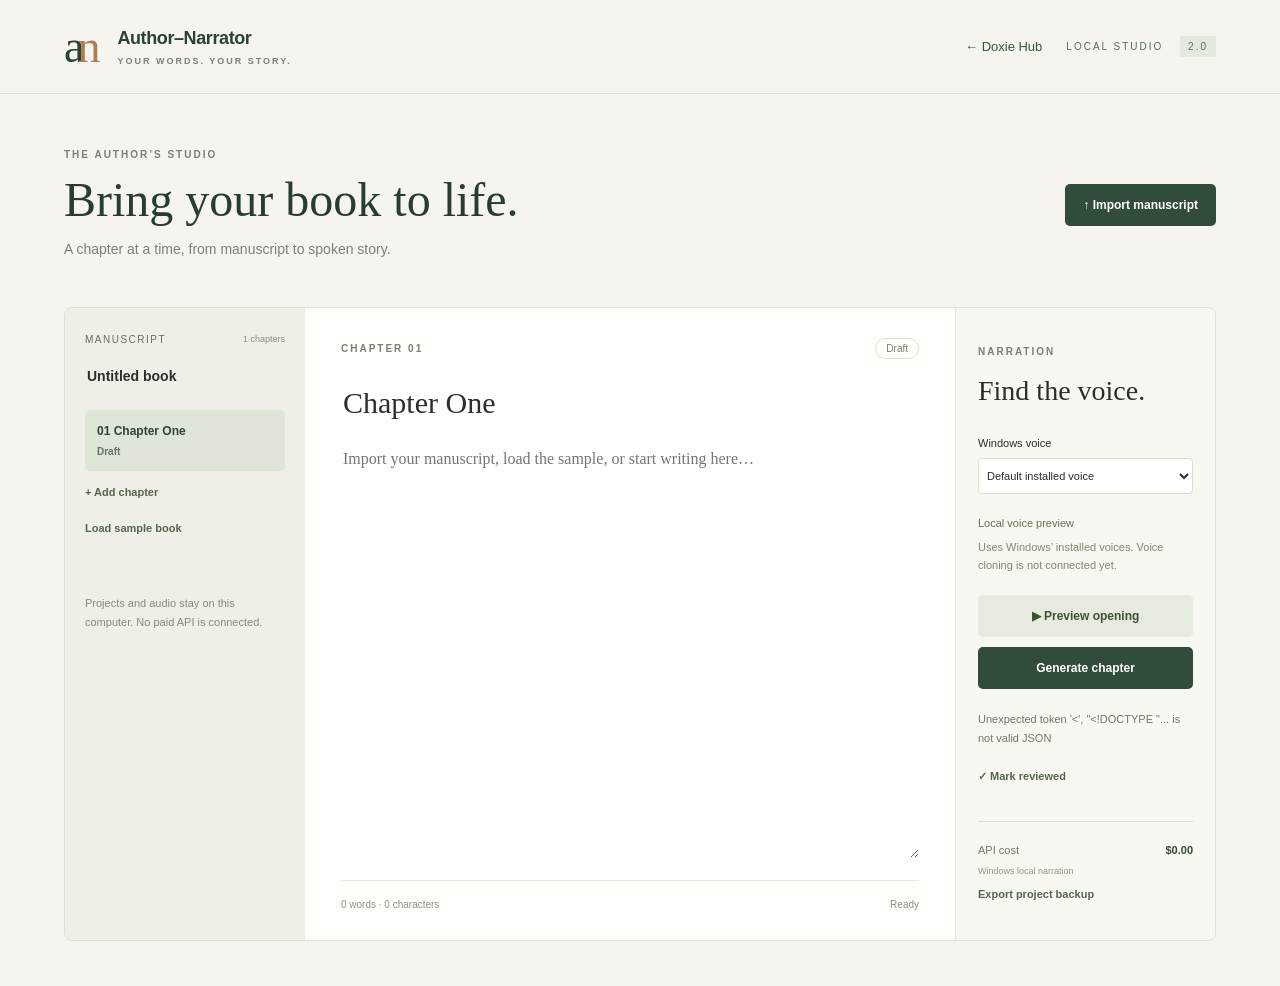
==== web/index.html @ 7e8d4e5a "Integrate local Windows narration studio with Doxie Hub" ====
<!doctype html>
<html lang="en"><head><meta charset="utf-8"><meta name="viewport" content="width=device-width,initial-scale=1"><title>Author-Narrator 2.0</title><link rel="stylesheet" href="style.css"></head>
<body><header><a class="brand" href="/">a<span>n</span><b>Author–Narrator<small>YOUR WORDS. YOUR STORY.</small></b></a><a href="/" class="hub-link">← Doxie Hub</a><div class="badge">LOCAL STUDIO <span>2.0</span></div></header>
<main><section class="intro"><div><p class="eyebrow">THE AUTHOR’S STUDIO</p><h1>Bring your book to life.</h1><p>A chapter at a time, from manuscript to spoken story.</p></div><button id="import">↑ Import manuscript</button><input type="file" id="file" accept=".md,.txt" hidden></section>
<div class="workspace"><aside><div class="section-label">MANUSCRIPT <span id="count">0 chapters</span></div><input id="book" aria-label="Book title" placeholder="Untitled book"><nav id="chapters" aria-label="Chapters"></nav><button class="quiet" id="add">+ Add chapter</button><button class="quiet" id="sample">Load sample book</button><p class="footnote">Projects and audio stay on this computer. No paid API is connected.</p></aside>
<section class="editor"><div class="editor-top"><span class="eyebrow" id="position">CHAPTER 01</span><span id="status">Draft</span></div><input id="title" aria-label="Chapter title" placeholder="Chapter title"><textarea id="text" aria-label="Chapter text" placeholder="Import your manuscript, load the sample, or start writing here…"></textarea><footer><span id="words">0 words · 0 characters</span><span id="save">Ready</span></footer></section>
<aside class="production"><p class="eyebrow">NARRATION</p><h2>Find the voice.</h2><label for="voice">Windows voice</label><select id="voice"><option value="">Default installed voice</option></select><div class="note"><strong>Local voice preview</strong><p>Uses Windows’ installed voices. Voice cloning is not connected yet.</p></div><button id="preview" class="secondary">▶ Preview opening</button><button id="generate">Generate chapter</button><p id="message" role="status" aria-live="polite">Ready when you are.</p><audio id="audio" controls hidden></audio><a id="download" hidden download="chapter.wav">↓ Download WAV</a><button id="approve" class="quiet">✓ Mark reviewed</button><div class="stats"><span>API cost</span><strong>$0.00</strong><small>Windows local narration</small></div><button id="export" class="quiet">Export project backup</button></aside></div></main><script src="app.js"></script></body></html>
---- web/style.css ----
:root{font-family:'DM Sans',Segoe UI,sans-serif;color:#292f2b;background:#f5f4ef;font-size:14px}*{box-sizing:border-box}body{margin:0}header{height:94px;border-bottom:1px solid #dedfd6;display:flex;align-items:center;justify-content:space-between;padding:0 5%}.brand{display:flex;align-items:center;text-decoration:none;color:#2b4236;font-family:Georgia,serif;font-size:46px;letter-spacing:-7px}.brand>span{color:#b17d50}.brand b{font-family:'DM Sans',sans-serif;font-size:18px;letter-spacing:-.4px;padding-left:24px;font-weight:600}.brand small{display:block;font-size:9px;letter-spacing:2px;margin-top:7px;color:#7a817a}.badge{font-size:10px;letter-spacing:2px;color:#5b6b5e}.badge span{background:#e4e9df;padding:5px 8px;margin-left:12px}main{max-width:1600px;margin:auto;padding:45px 5%}.intro{display:flex;align-items:center;justify-content:space-between;margin-bottom:36px}.eyebrow{font-size:10px;letter-spacing:2px;font-weight:600;color:#778175}h1{font:48px 'Libre Caslon Display',Georgia,serif;margin:12px 0;color:#283c30}.intro p:last-child{color:#7c8078}button{font:600 12px 'DM Sans',Segoe UI,sans-serif;background:#324c3c;color:white;border:0;border-radius:5px;padding:14px 18px;cursor:pointer}button:hover{filter:brightness(1.12)}button:disabled{opacity:.5;cursor:wait}.workspace{display:grid;grid-template-columns:240px minmax(300px,1fr) 260px;border:1px solid #dddfd5;border-radius:8px;overflow:hidden;min-height:610px;background:#fffefa}aside{padding:26px 20px;background:#efefe7}.section-label{font-size:10px;letter-spacing:1.5px;color:#65705f;display:flex;justify-content:space-between}.section-label span{font-size:9px;letter-spacing:0;color:#899080}input,textarea,select{font:inherit;color:inherit}#book{border:0;background:transparent;width:100%;font-weight:600;margin:22px 0;outline-offset:5px}nav button{width:100%;text-align:left;background:transparent;color:#626b60;margin:3px 0;font-weight:400;line-height:1.5;padding:12px}nav button.active{background:#dfe6d8;color:#2d4533;font-weight:600}nav small{display:block;font-size:10px;opacity:.7;margin-top:4px}.quiet{background:transparent;color:#55664e;padding:12px 0;font-size:11px;display:block}.footnote{color:#838b7b;font-size:11px;line-height:1.7;margin-top:48px}.editor{padding:30px 36px;display:flex;flex-direction:column}.editor-top{display:flex;justify-content:space-between;align-items:center}#status{font-size:10px;color:#867d69;border:1px solid #dfddcd;border-radius:20px;padding:4px 10px}#title{font:30px 'Libre Caslon Display',Georgia,serif;border:0;background:transparent;margin:26px 0 20px;width:100%}textarea{width:100%;resize:vertical;flex:1;min-height:340px;border:0;background:transparent;font:16px/1.95 Georgia,serif;outline-offset:8px}footer{display:flex;justify-content:space-between;font-size:10px;color:#8b9186;border-top:1px solid #eaeae1;padding-top:18px;margin-top:22px}.production{background:#f8f8f2;border-left:1px solid #e3e4da;padding:28px 22px}h2{font:28px Georgia,serif;font-weight:400;margin:18px 0 30px}label{display:block;font-size:11px;margin-bottom:9px}select{width:100%;padding:10px 4px;border:1px solid #daddd0;border-radius:4px;background:white;font-size:11px}.note{font-size:11px;line-height:1.7;color:#808674;margin:20px 0}.note strong{color:#647058;font-weight:500}.note p{margin:5px 0}.production>button:not(.quiet){width:100%;margin-bottom:10px}.secondary{background:#e6ebdf;color:#3d5235}#message{font-size:11px;line-height:1.7;color:#6f7965;min-height:36px}audio{width:100%;height:36px}#download{font-size:11px;color:#355837;display:block;margin:12px 0}#download[hidden]{display:none}.stats{border-top:1px solid #dedfd2;margin-top:26px;padding-top:22px;display:flex;flex-wrap:wrap;justify-content:space-between;font-size:11px;color:#6f7865}.stats strong{color:#344c34}.stats small{width:100%;font-size:9px;margin-top:10px;color:#909783}@media(max-width:1050px){.workspace{grid-template-columns:190px 1fr}.production{grid-column:1/-1;border-top:1px solid #ddd}.production>button:not(.quiet){width:auto;margin-right:12px}h1{font-size:40px}}@media(max-width:650px){header{padding:0 20px}.badge{display:none}main{padding:24px 15px}.intro{display:block}.intro button{margin-top:15px}.workspace{display:block}.editor{padding:24px}aside{padding:20px}.footnote{margin-top:15px}h1{font-size:36px}}

.hub-link{color:#355837;font-size:13px;text-decoration:none;margin-left:auto;margin-right:24px}
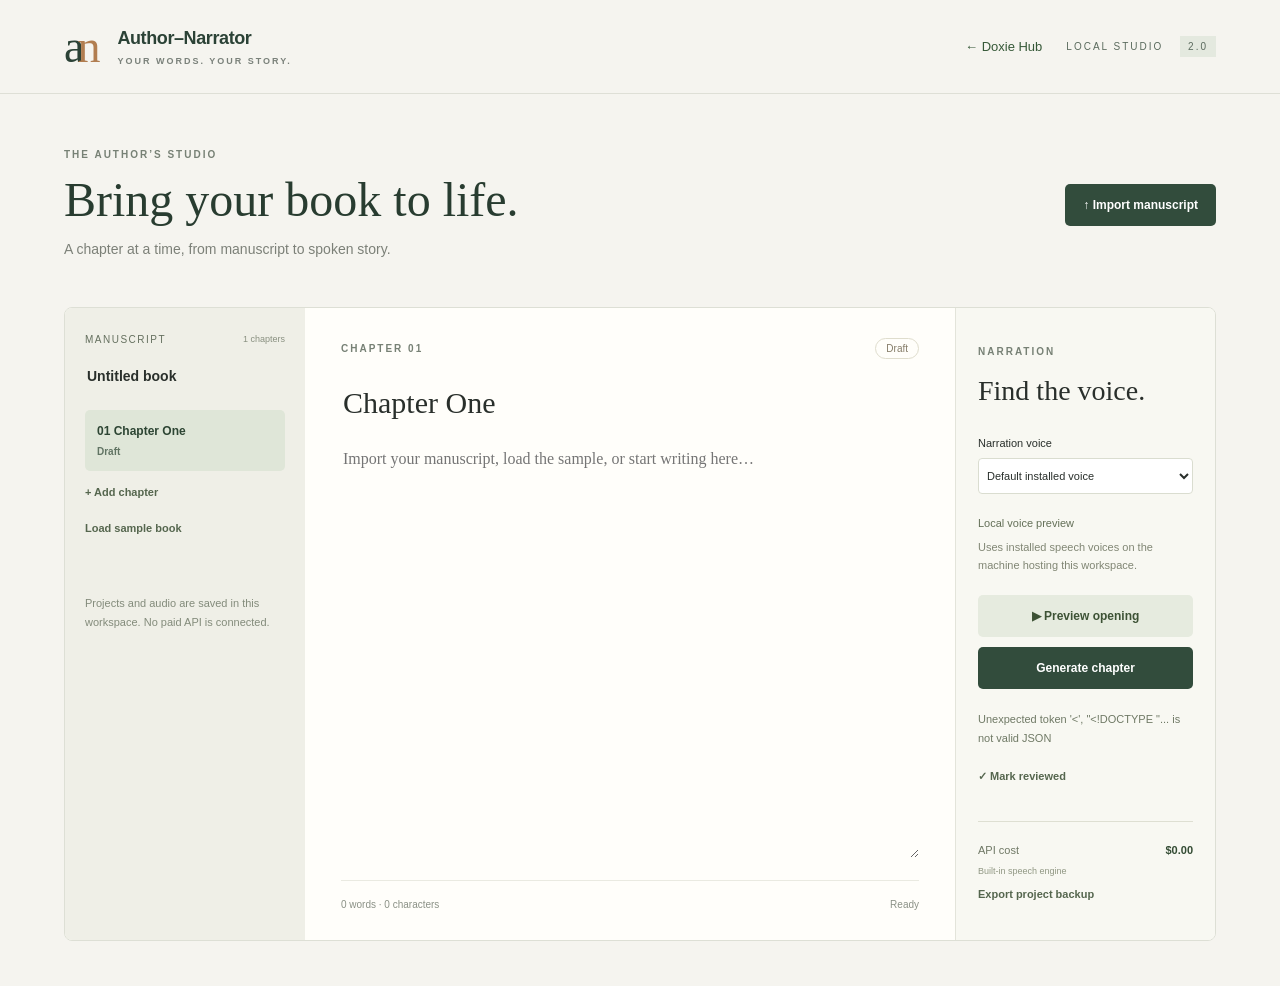
==== commit 9d6e5fbf: "Run Author Narrator on Linux with local speech" ====
--- a/web/index.html
+++ b/web/index.html
@@ -2,6 +2,6 @@
 <html lang="en"><head><meta charset="utf-8"><meta name="viewport" content="width=device-width,initial-scale=1"><title>Author-Narrator 2.0</title><link rel="stylesheet" href="style.css"></head>
 <body><header><a class="brand" href="/">a<span>n</span><b>Author–Narrator<small>YOUR WORDS. YOUR STORY.</small></b></a><a href="/" class="hub-link">← Doxie Hub</a><div class="badge">LOCAL STUDIO <span>2.0</span></div></header>
 <main><section class="intro"><div><p class="eyebrow">THE AUTHOR’S STUDIO</p><h1>Bring your book to life.</h1><p>A chapter at a time, from manuscript to spoken story.</p></div><button id="import">↑ Import manuscript</button><input type="file" id="file" accept=".md,.txt" hidden></section>
-<div class="workspace"><aside><div class="section-label">MANUSCRIPT <span id="count">0 chapters</span></div><input id="book" aria-label="Book title" placeholder="Untitled book"><nav id="chapters" aria-label="Chapters"></nav><button class="quiet" id="add">+ Add chapter</button><button class="quiet" id="sample">Load sample book</button><p class="footnote">Projects and audio stay on this computer. No paid API is connected.</p></aside>
+<div class="workspace"><aside><div class="section-label">MANUSCRIPT <span id="count">0 chapters</span></div><input id="book" aria-label="Book title" placeholder="Untitled book"><nav id="chapters" aria-label="Chapters"></nav><button class="quiet" id="add">+ Add chapter</button><button class="quiet" id="sample">Load sample book</button><p class="footnote">Projects and audio are saved in this workspace. No paid API is connected.</p></aside>
 <section class="editor"><div class="editor-top"><span class="eyebrow" id="position">CHAPTER 01</span><span id="status">Draft</span></div><input id="title" aria-label="Chapter title" placeholder="Chapter title"><textarea id="text" aria-label="Chapter text" placeholder="Import your manuscript, load the sample, or start writing here…"></textarea><footer><span id="words">0 words · 0 characters</span><span id="save">Ready</span></footer></section>
-<aside class="production"><p class="eyebrow">NARRATION</p><h2>Find the voice.</h2><label for="voice">Windows voice</label><select id="voice"><option value="">Default installed voice</option></select><div class="note"><strong>Local voice preview</strong><p>Uses Windows’ installed voices. Voice cloning is not connected yet.</p></div><button id="preview" class="secondary">▶ Preview opening</button><button id="generate">Generate chapter</button><p id="message" role="status" aria-live="polite">Ready when you are.</p><audio id="audio" controls hidden></audio><a id="download" hidden download="chapter.wav">↓ Download WAV</a><button id="approve" class="quiet">✓ Mark reviewed</button><div class="stats"><span>API cost</span><strong>$0.00</strong><small>Windows local narration</small></div><button id="export" class="quiet">Export project backup</button></aside></div></main><script src="app.js"></script></body></html>
+<aside class="production"><p class="eyebrow">NARRATION</p><h2>Find the voice.</h2><label for="voice">Narration voice</label><select id="voice"><option value="">Default installed voice</option></select><div class="note"><strong>Local voice preview</strong><p>Uses installed speech voices on the machine hosting this workspace.</p></div><button id="preview" class="secondary">▶ Preview opening</button><button id="generate">Generate chapter</button><p id="message" role="status" aria-live="polite">Ready when you are.</p><audio id="audio" controls hidden></audio><a id="download" hidden download="chapter.wav">↓ Download WAV</a><button id="approve" class="quiet">✓ Mark reviewed</button><div class="stats"><span>API cost</span><strong>$0.00</strong><small>Built-in speech engine</small></div><button id="export" class="quiet">Export project backup</button></aside></div></main><script src="app.js"></script></body></html>
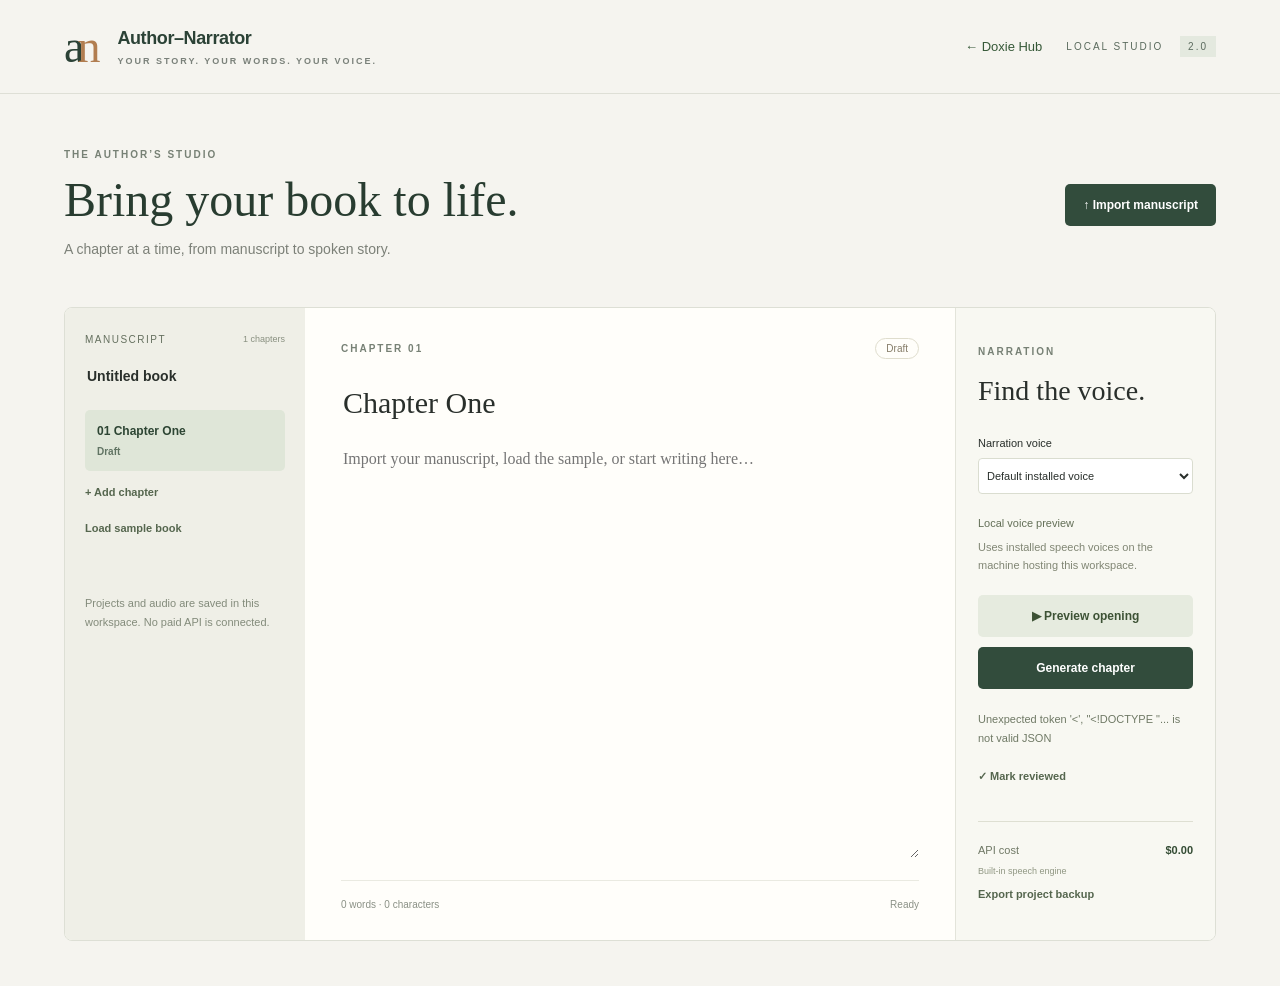
==== commit 24759f88: "Update Author Narrator brand tagline" ====
--- a/web/index.html
+++ b/web/index.html
@@ -1,6 +1,6 @@
 <!doctype html>
 <html lang="en"><head><meta charset="utf-8"><meta name="viewport" content="width=device-width,initial-scale=1"><title>Author-Narrator 2.0</title><link rel="stylesheet" href="style.css"></head>
-<body><header><a class="brand" href="/">a<span>n</span><b>Author–Narrator<small>YOUR WORDS. YOUR STORY.</small></b></a><a href="/" class="hub-link">← Doxie Hub</a><div class="badge">LOCAL STUDIO <span>2.0</span></div></header>
+<body><header><a class="brand" href="/">a<span>n</span><b>Author–Narrator<small>YOUR STORY. YOUR WORDS. YOUR VOICE.</small></b></a><a href="/" class="hub-link">← Doxie Hub</a><div class="badge">LOCAL STUDIO <span>2.0</span></div></header>
 <main><section class="intro"><div><p class="eyebrow">THE AUTHOR’S STUDIO</p><h1>Bring your book to life.</h1><p>A chapter at a time, from manuscript to spoken story.</p></div><button id="import">↑ Import manuscript</button><input type="file" id="file" accept=".md,.txt" hidden></section>
 <div class="workspace"><aside><div class="section-label">MANUSCRIPT <span id="count">0 chapters</span></div><input id="book" aria-label="Book title" placeholder="Untitled book"><nav id="chapters" aria-label="Chapters"></nav><button class="quiet" id="add">+ Add chapter</button><button class="quiet" id="sample">Load sample book</button><p class="footnote">Projects and audio are saved in this workspace. No paid API is connected.</p></aside>
 <section class="editor"><div class="editor-top"><span class="eyebrow" id="position">CHAPTER 01</span><span id="status">Draft</span></div><input id="title" aria-label="Chapter title" placeholder="Chapter title"><textarea id="text" aria-label="Chapter text" placeholder="Import your manuscript, load the sample, or start writing here…"></textarea><footer><span id="words">0 words · 0 characters</span><span id="save">Ready</span></footer></section>
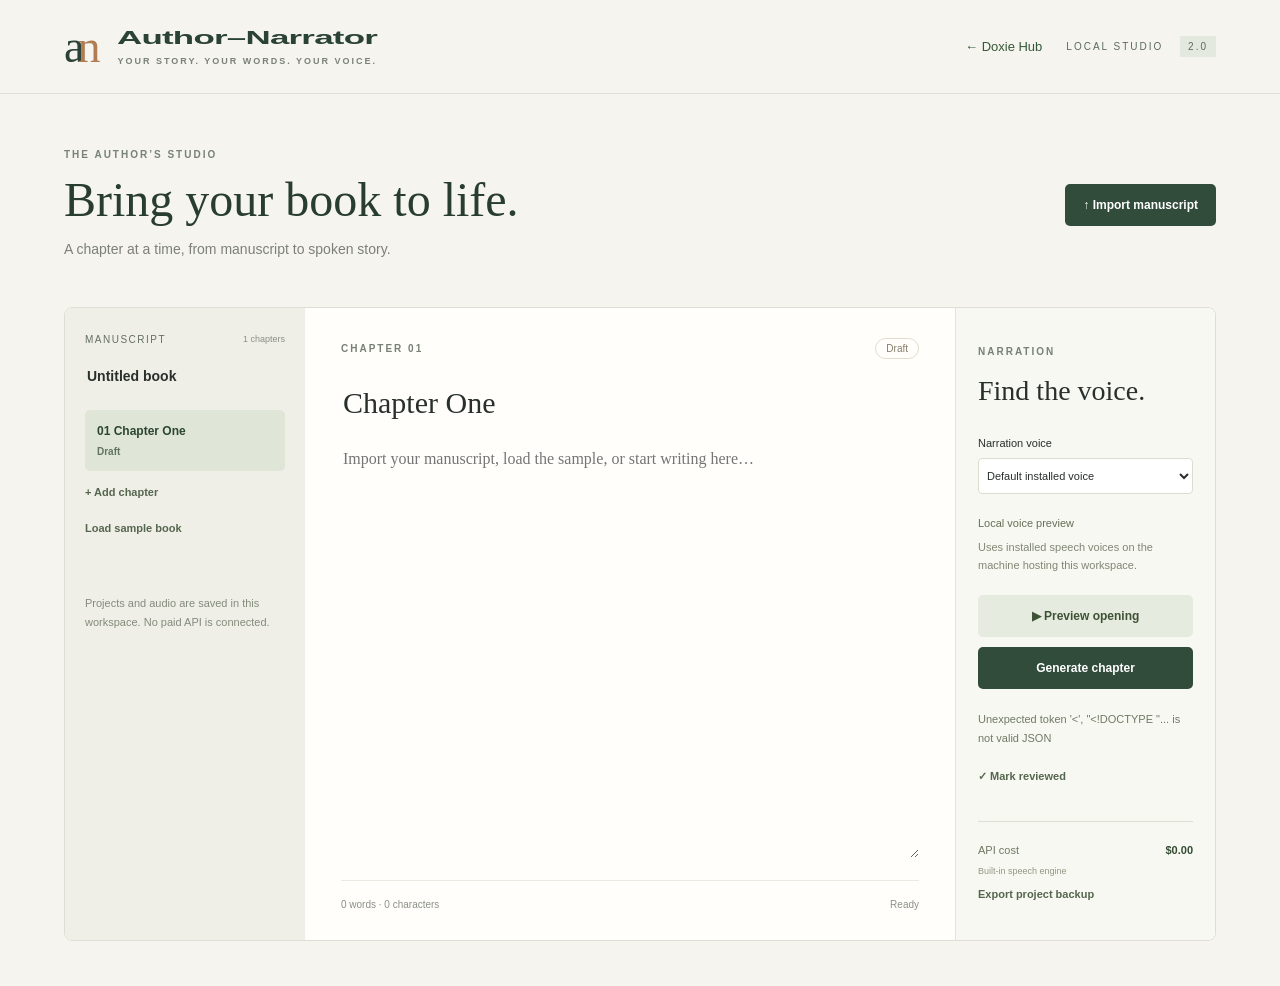
==== commit a27a6f77: "Match Author Narrator wordmark width to tagline" ====
--- a/web/index.html
+++ b/web/index.html
@@ -1,6 +1,6 @@
 <!doctype html>
 <html lang="en"><head><meta charset="utf-8"><meta name="viewport" content="width=device-width,initial-scale=1"><title>Author-Narrator 2.0</title><link rel="stylesheet" href="style.css"></head>
-<body><header><a class="brand" href="/">a<span>n</span><b>Author–Narrator<small>YOUR STORY. YOUR WORDS. YOUR VOICE.</small></b></a><a href="/" class="hub-link">← Doxie Hub</a><div class="badge">LOCAL STUDIO <span>2.0</span></div></header>
+<body><header><a class="brand" href="/">a<span>n</span><b><span class="brand-title">Author–Narrator</span><small>YOUR STORY. YOUR WORDS. YOUR VOICE.</small></b></a><a href="/" class="hub-link">← Doxie Hub</a><div class="badge">LOCAL STUDIO <span>2.0</span></div></header>
 <main><section class="intro"><div><p class="eyebrow">THE AUTHOR’S STUDIO</p><h1>Bring your book to life.</h1><p>A chapter at a time, from manuscript to spoken story.</p></div><button id="import">↑ Import manuscript</button><input type="file" id="file" accept=".md,.txt" hidden></section>
 <div class="workspace"><aside><div class="section-label">MANUSCRIPT <span id="count">0 chapters</span></div><input id="book" aria-label="Book title" placeholder="Untitled book"><nav id="chapters" aria-label="Chapters"></nav><button class="quiet" id="add">+ Add chapter</button><button class="quiet" id="sample">Load sample book</button><p class="footnote">Projects and audio are saved in this workspace. No paid API is connected.</p></aside>
 <section class="editor"><div class="editor-top"><span class="eyebrow" id="position">CHAPTER 01</span><span id="status">Draft</span></div><input id="title" aria-label="Chapter title" placeholder="Chapter title"><textarea id="text" aria-label="Chapter text" placeholder="Import your manuscript, load the sample, or start writing here…"></textarea><footer><span id="words">0 words · 0 characters</span><span id="save">Ready</span></footer></section>
--- a/web/style.css
+++ b/web/style.css
@@ -1,3 +1,5 @@
 :root{font-family:'DM Sans',Segoe UI,sans-serif;color:#292f2b;background:#f5f4ef;font-size:14px}*{box-sizing:border-box}body{margin:0}header{height:94px;border-bottom:1px solid #dedfd6;display:flex;align-items:center;justify-content:space-between;padding:0 5%}.brand{display:flex;align-items:center;text-decoration:none;color:#2b4236;font-family:Georgia,serif;font-size:46px;letter-spacing:-7px}.brand>span{color:#b17d50}.brand b{font-family:'DM Sans',sans-serif;font-size:18px;letter-spacing:-.4px;padding-left:24px;font-weight:600}.brand small{display:block;font-size:9px;letter-spacing:2px;margin-top:7px;color:#7a817a}.badge{font-size:10px;letter-spacing:2px;color:#5b6b5e}.badge span{background:#e4e9df;padding:5px 8px;margin-left:12px}main{max-width:1600px;margin:auto;padding:45px 5%}.intro{display:flex;align-items:center;justify-content:space-between;margin-bottom:36px}.eyebrow{font-size:10px;letter-spacing:2px;font-weight:600;color:#778175}h1{font:48px 'Libre Caslon Display',Georgia,serif;margin:12px 0;color:#283c30}.intro p:last-child{color:#7c8078}button{font:600 12px 'DM Sans',Segoe UI,sans-serif;background:#324c3c;color:white;border:0;border-radius:5px;padding:14px 18px;cursor:pointer}button:hover{filter:brightness(1.12)}button:disabled{opacity:.5;cursor:wait}.workspace{display:grid;grid-template-columns:240px minmax(300px,1fr) 260px;border:1px solid #dddfd5;border-radius:8px;overflow:hidden;min-height:610px;background:#fffefa}aside{padding:26px 20px;background:#efefe7}.section-label{font-size:10px;letter-spacing:1.5px;color:#65705f;display:flex;justify-content:space-between}.section-label span{font-size:9px;letter-spacing:0;color:#899080}input,textarea,select{font:inherit;color:inherit}#book{border:0;background:transparent;width:100%;font-weight:600;margin:22px 0;outline-offset:5px}nav button{width:100%;text-align:left;background:transparent;color:#626b60;margin:3px 0;font-weight:400;line-height:1.5;padding:12px}nav button.active{background:#dfe6d8;color:#2d4533;font-weight:600}nav small{display:block;font-size:10px;opacity:.7;margin-top:4px}.quiet{background:transparent;color:#55664e;padding:12px 0;font-size:11px;display:block}.footnote{color:#838b7b;font-size:11px;line-height:1.7;margin-top:48px}.editor{padding:30px 36px;display:flex;flex-direction:column}.editor-top{display:flex;justify-content:space-between;align-items:center}#status{font-size:10px;color:#867d69;border:1px solid #dfddcd;border-radius:20px;padding:4px 10px}#title{font:30px 'Libre Caslon Display',Georgia,serif;border:0;background:transparent;margin:26px 0 20px;width:100%}textarea{width:100%;resize:vertical;flex:1;min-height:340px;border:0;background:transparent;font:16px/1.95 Georgia,serif;outline-offset:8px}footer{display:flex;justify-content:space-between;font-size:10px;color:#8b9186;border-top:1px solid #eaeae1;padding-top:18px;margin-top:22px}.production{background:#f8f8f2;border-left:1px solid #e3e4da;padding:28px 22px}h2{font:28px Georgia,serif;font-weight:400;margin:18px 0 30px}label{display:block;font-size:11px;margin-bottom:9px}select{width:100%;padding:10px 4px;border:1px solid #daddd0;border-radius:4px;background:white;font-size:11px}.note{font-size:11px;line-height:1.7;color:#808674;margin:20px 0}.note strong{color:#647058;font-weight:500}.note p{margin:5px 0}.production>button:not(.quiet){width:100%;margin-bottom:10px}.secondary{background:#e6ebdf;color:#3d5235}#message{font-size:11px;line-height:1.7;color:#6f7965;min-height:36px}audio{width:100%;height:36px}#download{font-size:11px;color:#355837;display:block;margin:12px 0}#download[hidden]{display:none}.stats{border-top:1px solid #dedfd2;margin-top:26px;padding-top:22px;display:flex;flex-wrap:wrap;justify-content:space-between;font-size:11px;color:#6f7865}.stats strong{color:#344c34}.stats small{width:100%;font-size:9px;margin-top:10px;color:#909783}@media(max-width:1050px){.workspace{grid-template-columns:190px 1fr}.production{grid-column:1/-1;border-top:1px solid #ddd}.production>button:not(.quiet){width:auto;margin-right:12px}h1{font-size:40px}}@media(max-width:650px){header{padding:0 20px}.badge{display:none}main{padding:24px 15px}.intro{display:block}.intro button{margin-top:15px}.workspace{display:block}.editor{padding:24px}aside{padding:20px}.footnote{margin-top:15px}h1{font-size:36px}}
 
 .hub-link{color:#355837;font-size:13px;text-decoration:none;margin-left:auto;margin-right:24px}
+
+.brand-title{display:block;width:max-content;transform-origin:left center}
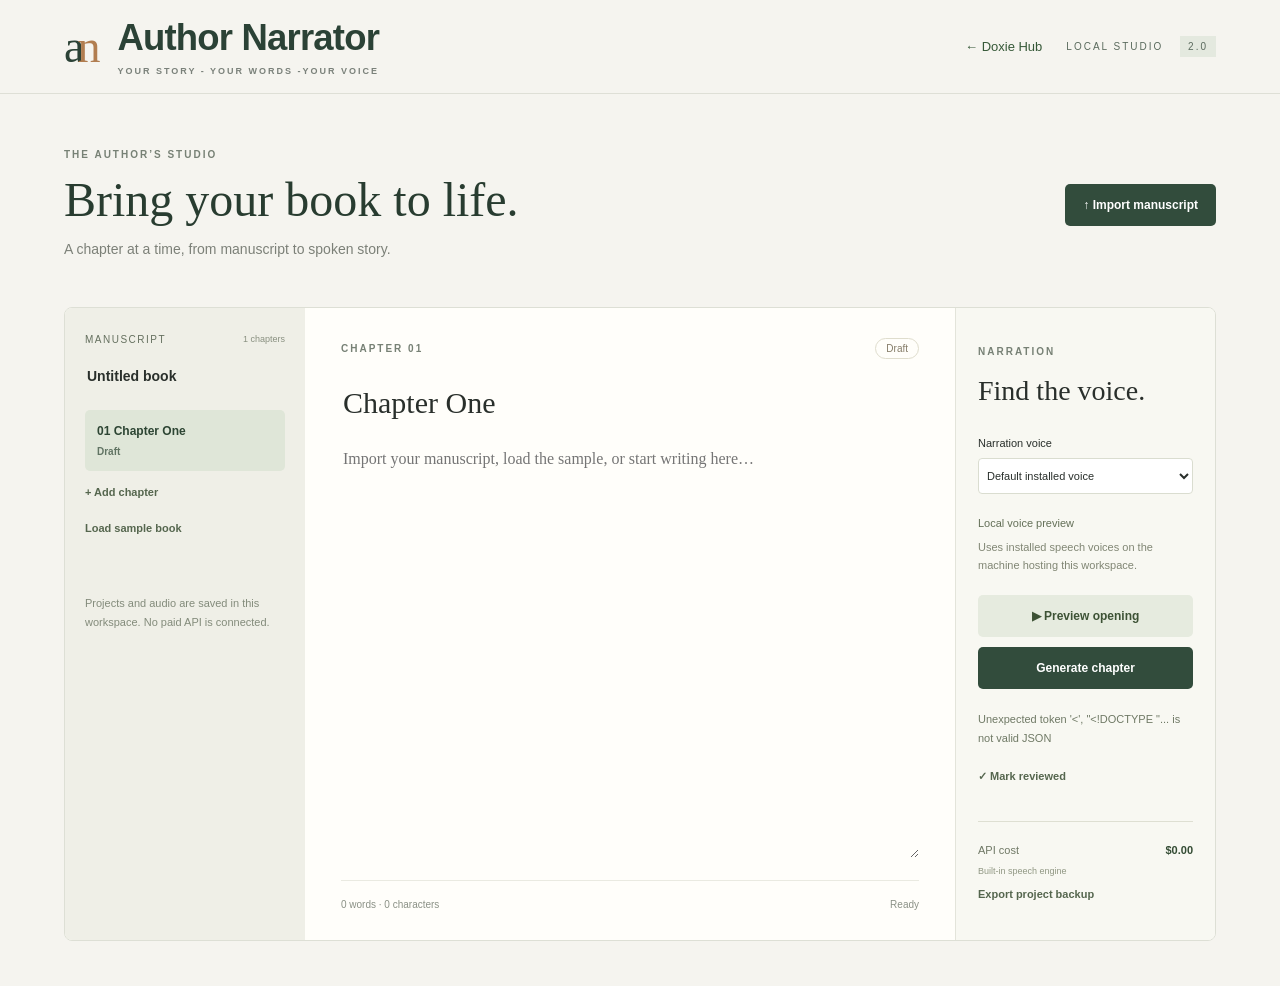
==== commit 26637d39: "Size Author Narrator title to match revised tagline" ====
--- a/web/index.html
+++ b/web/index.html
@@ -1,6 +1,6 @@
 <!doctype html>
 <html lang="en"><head><meta charset="utf-8"><meta name="viewport" content="width=device-width,initial-scale=1"><title>Author-Narrator 2.0</title><link rel="stylesheet" href="style.css"></head>
-<body><header><a class="brand" href="/">a<span>n</span><b><span class="brand-title">Author–Narrator</span><small>YOUR STORY. YOUR WORDS. YOUR VOICE.</small></b></a><a href="/" class="hub-link">← Doxie Hub</a><div class="badge">LOCAL STUDIO <span>2.0</span></div></header>
+<body><header><a class="brand" href="/">a<span>n</span><b><span class="brand-title">Author Narrator</span><small>YOUR STORY - YOUR WORDS -YOUR VOICE</small></b></a><a href="/" class="hub-link">← Doxie Hub</a><div class="badge">LOCAL STUDIO <span>2.0</span></div></header>
 <main><section class="intro"><div><p class="eyebrow">THE AUTHOR’S STUDIO</p><h1>Bring your book to life.</h1><p>A chapter at a time, from manuscript to spoken story.</p></div><button id="import">↑ Import manuscript</button><input type="file" id="file" accept=".md,.txt" hidden></section>
 <div class="workspace"><aside><div class="section-label">MANUSCRIPT <span id="count">0 chapters</span></div><input id="book" aria-label="Book title" placeholder="Untitled book"><nav id="chapters" aria-label="Chapters"></nav><button class="quiet" id="add">+ Add chapter</button><button class="quiet" id="sample">Load sample book</button><p class="footnote">Projects and audio are saved in this workspace. No paid API is connected.</p></aside>
 <section class="editor"><div class="editor-top"><span class="eyebrow" id="position">CHAPTER 01</span><span id="status">Draft</span></div><input id="title" aria-label="Chapter title" placeholder="Chapter title"><textarea id="text" aria-label="Chapter text" placeholder="Import your manuscript, load the sample, or start writing here…"></textarea><footer><span id="words">0 words · 0 characters</span><span id="save">Ready</span></footer></section>
--- a/web/style.css
+++ b/web/style.css
@@ -2,4 +2,4 @@
 
 .hub-link{color:#355837;font-size:13px;text-decoration:none;margin-left:auto;margin-right:24px}
 
-.brand-title{display:block;width:max-content;transform-origin:left center}
+.brand-title{display:block;width:max-content;letter-spacing:-.022222em}.brand small{width:max-content;white-space:nowrap}
